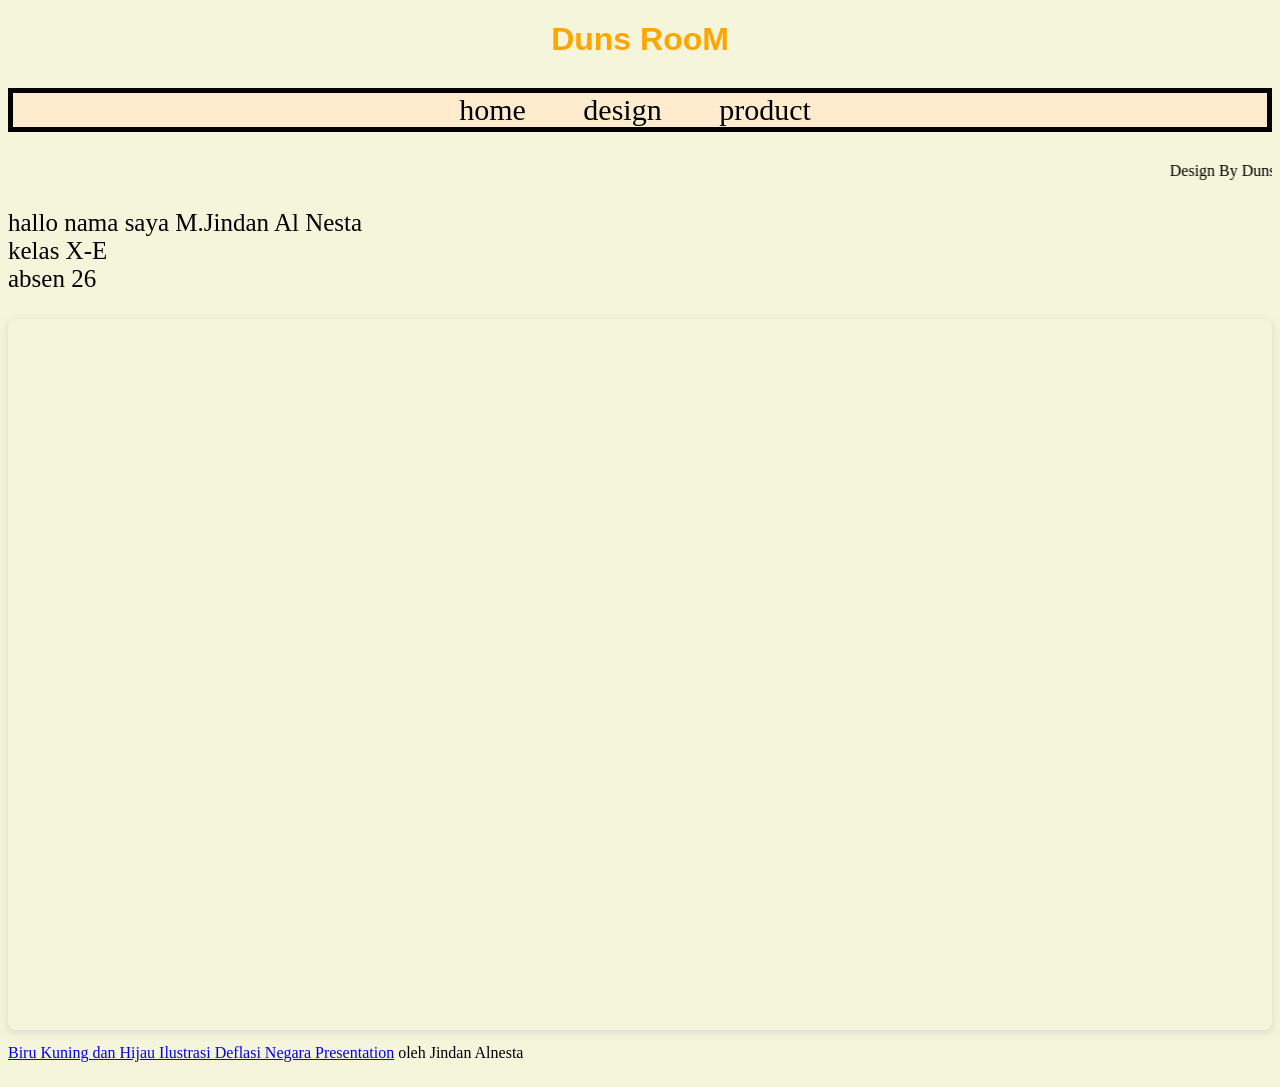
==== index.html @ 3c3b1b6a "Add files via upload" ====
<!doctype html>

<html>
    <head>
        <meta charset="utf-8">

        <title>Blank template</title>

        <!-- Load external CSS styles -->
        <link rel="stylesheet" href="styles.css">

    </head>

    <body>

        <h1>Duns RooM </h1>
        <ul>
            <li>home</li>
            <li>design</li>
            <li>product</li>
        </ul>
        <marquee>Design By Duns Gallagher </marquee>
        <p>hallo nama saya M.Jindan Al Nesta 
            <br>kelas X-E
             <br>absen 26
<div style="position: relative; width: 100%; height: 0; padding-top: 56.2500%;
 padding-bottom: 0; box-shadow: 0 2px 8px 0 rgba(63,69,81,0.16); margin-top: 1.6em; margin-bottom: 0.9em; overflow: hidden;
 border-radius: 8px; will-change: transform;">
  <iframe loading="lazy" style="position: absolute; width: 100%; height: 100%; top: 0; left: 0; border: none; padding: 0;margin: 0;"
    src="https://www.canva.com/design/DAHHG69h7SQ/ZSvgwhlyY2-Zmp_QURDZcg/view?embed" allowfullscreen="allowfullscreen" allow="fullscreen">
  </iframe>
</div>
<a href="https:&#x2F;&#x2F;www.canva.com&#x2F;design&#x2F;DAHHG69h7SQ&#x2F;ZSvgwhlyY2-Zmp_QURDZcg&#x2F;view?utm_content=DAHHG69h7SQ&amp;utm_campaign=designshare&amp;utm_medium=embeds&amp;utm_source=link" target="_blank" rel="noopener">Biru Kuning dan Hijau Ilustrasi Deflasi Negara Presentation</a> oleh Jindan Alnesta

        </p>
        <p>

        <!-- Load external JavaScript -->
        <script src="scripts.js"></script>
        
    </body>

</html>
---- styles.css ----
/* Place your CSS styles in this file */
body{background-color: beige;}
h1 {
    text-align: center;
    font-family: "Source Sans Pro", sans-serif;
    font-weight: bold;
    color: orange
}
ul{list-style-type:none;
text-align:center;
font-size: 30px;
border: 5px solid black;
background-color: blanchedalmond;
pedding:15px;
pedding-right:30px}

li{display:inline;
padding-right:50px;
}
p{
    color: black;
    font-size:  25px;
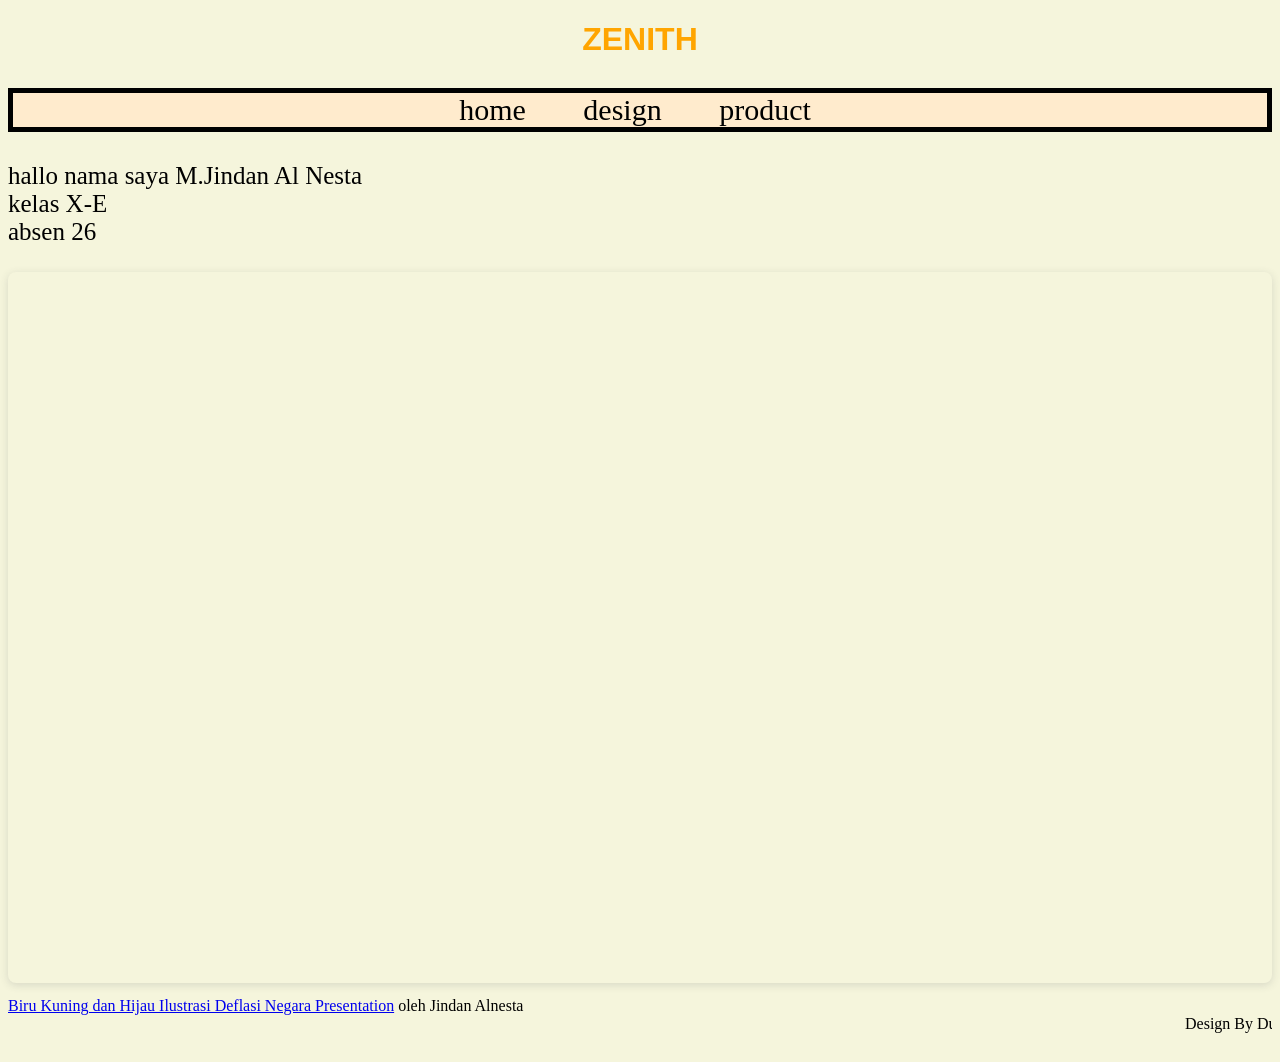
==== commit da39e082: "Add files via upload" ====
--- a/index.html
+++ b/index.html
@@ -13,13 +13,13 @@
 
     <body>
 
-        <h1>Duns RooM </h1>
+        <h1>ZENITH </h1>
         <ul>
             <li>home</li>
             <li>design</li>
             <li>product</li>
         </ul>
-        <marquee>Design By Duns Gallagher </marquee>
+      
         <p>hallo nama saya M.Jindan Al Nesta 
             <br>kelas X-E
              <br>absen 26
@@ -32,6 +32,7 @@
 </div>
 <a href="https:&#x2F;&#x2F;www.canva.com&#x2F;design&#x2F;DAHHG69h7SQ&#x2F;ZSvgwhlyY2-Zmp_QURDZcg&#x2F;view?utm_content=DAHHG69h7SQ&amp;utm_campaign=designshare&amp;utm_medium=embeds&amp;utm_source=link" target="_blank" rel="noopener">Biru Kuning dan Hijau Ilustrasi Deflasi Negara Presentation</a> oleh Jindan Alnesta
 
+<marquee>Design By Duns Gallagher </marquee>
         </p>
         <p>
 
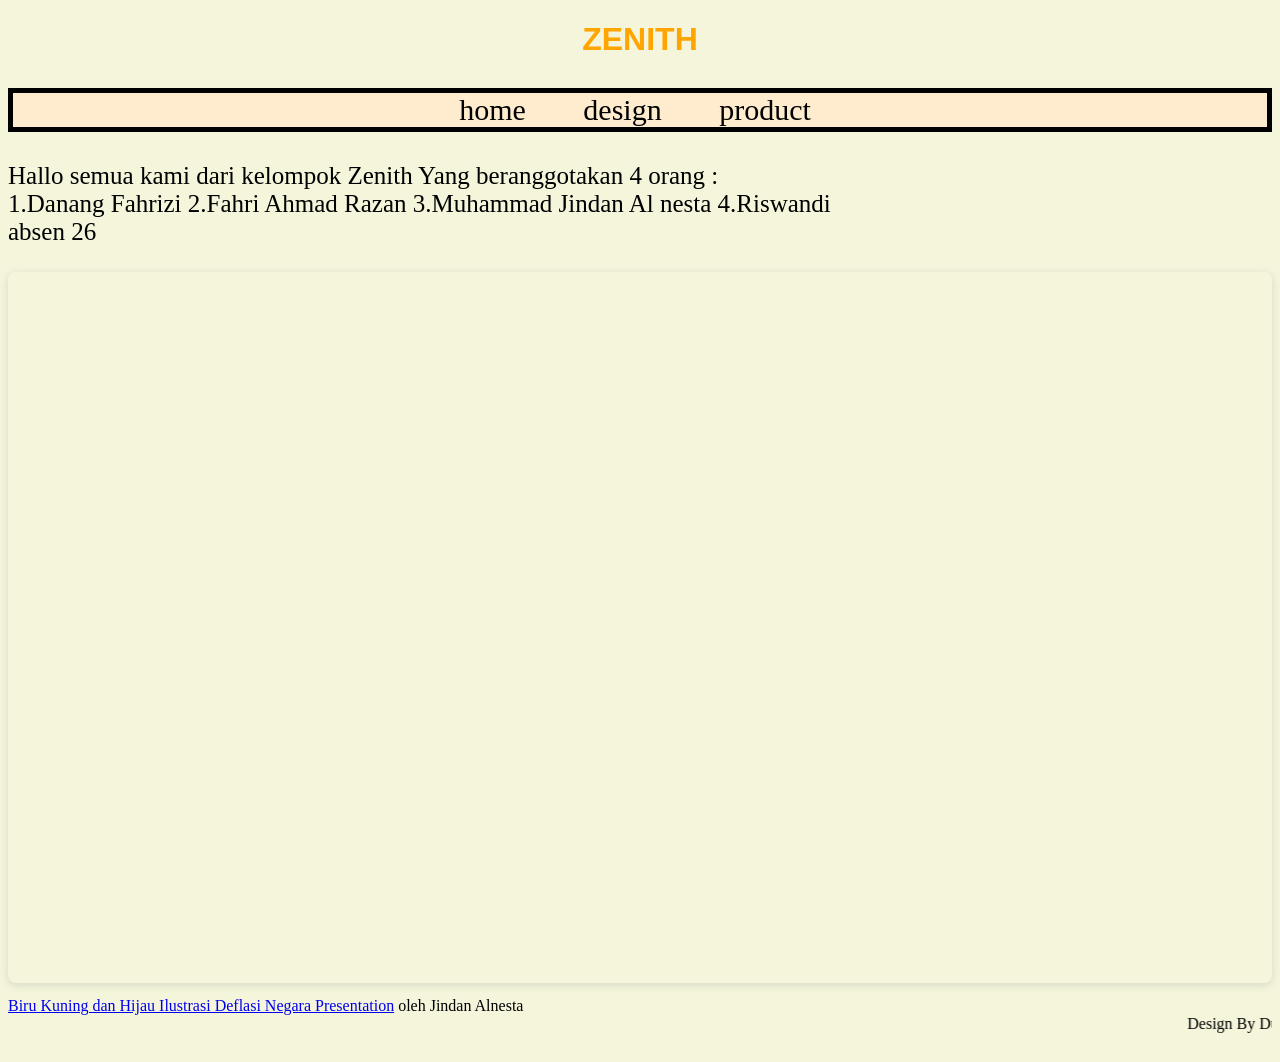
==== commit c2028330: "Add files via upload" ====
--- a/index.html
+++ b/index.html
@@ -20,8 +20,11 @@
             <li>product</li>
         </ul>
       
-        <p>hallo nama saya M.Jindan Al Nesta 
-            <br>kelas X-E
+        <p>Hallo semua kami dari kelompok Zenith Yang beranggotakan 4 orang :
+            <br>1.Danang Fahrizi 
+2.Fahri Ahmad Razan 
+3.Muhammad Jindan Al nesta 
+4.Riswandi 
              <br>absen 26
 <div style="position: relative; width: 100%; height: 0; padding-top: 56.2500%;
  padding-bottom: 0; box-shadow: 0 2px 8px 0 rgba(63,69,81,0.16); margin-top: 1.6em; margin-bottom: 0.9em; overflow: hidden;
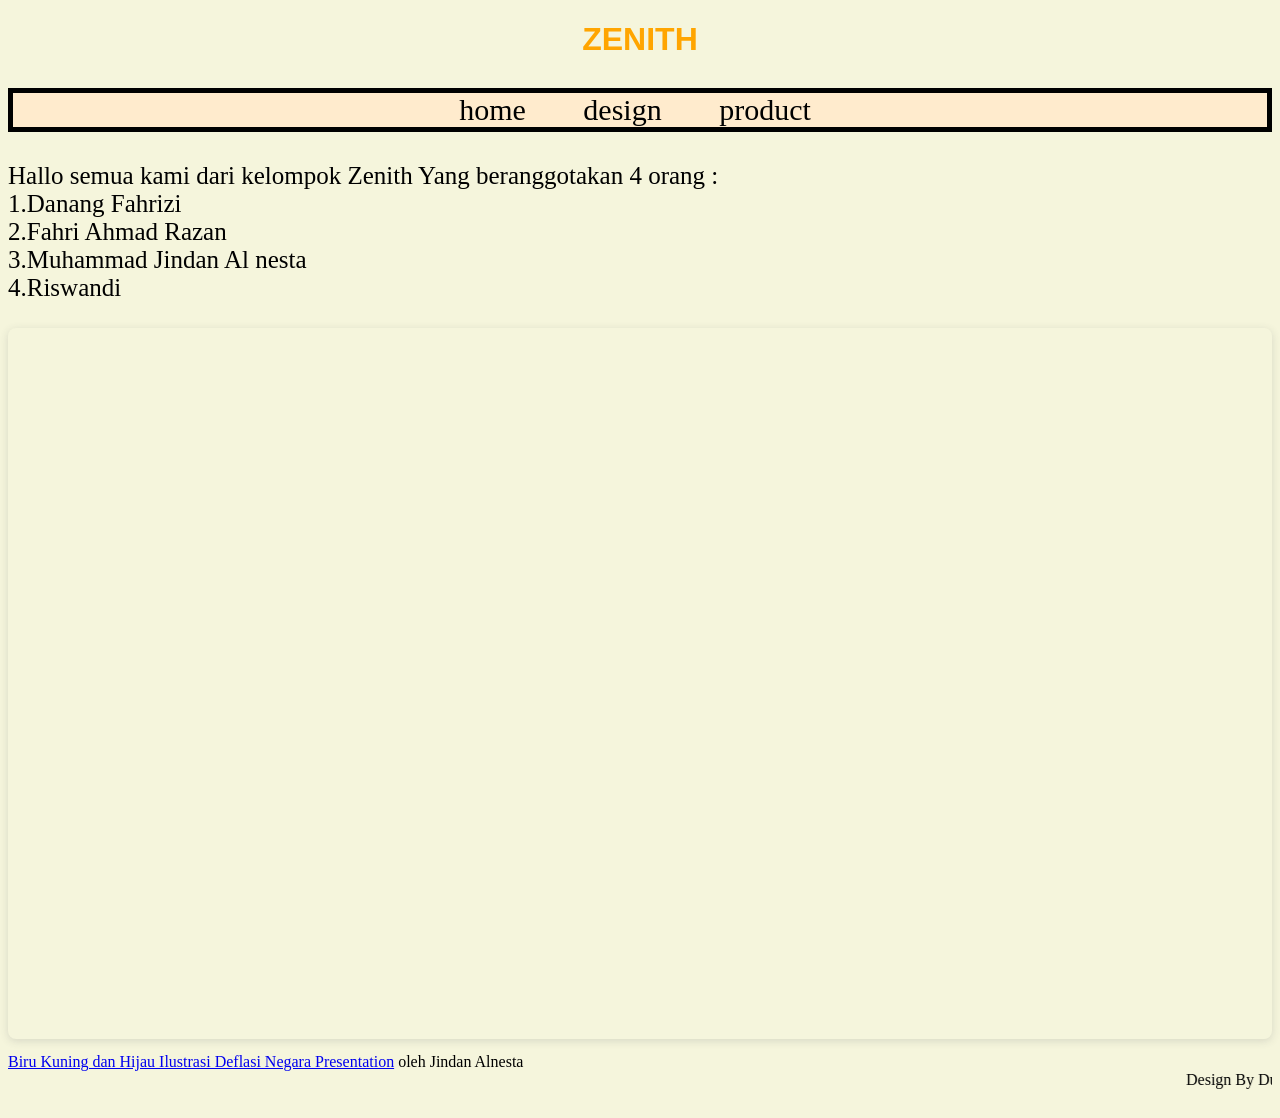
==== commit 1a808eac: "Add files via upload" ====
--- a/index.html
+++ b/index.html
@@ -22,10 +22,10 @@
       
         <p>Hallo semua kami dari kelompok Zenith Yang beranggotakan 4 orang :
             <br>1.Danang Fahrizi 
-2.Fahri Ahmad Razan 
-3.Muhammad Jindan Al nesta 
-4.Riswandi 
-             <br>absen 26
+            <br>2.Fahri Ahmad Razan 
+            <br>3.Muhammad Jindan Al nesta 
+            <br>4.Riswandi 
+
 <div style="position: relative; width: 100%; height: 0; padding-top: 56.2500%;
  padding-bottom: 0; box-shadow: 0 2px 8px 0 rgba(63,69,81,0.16); margin-top: 1.6em; margin-bottom: 0.9em; overflow: hidden;
  border-radius: 8px; will-change: transform;">
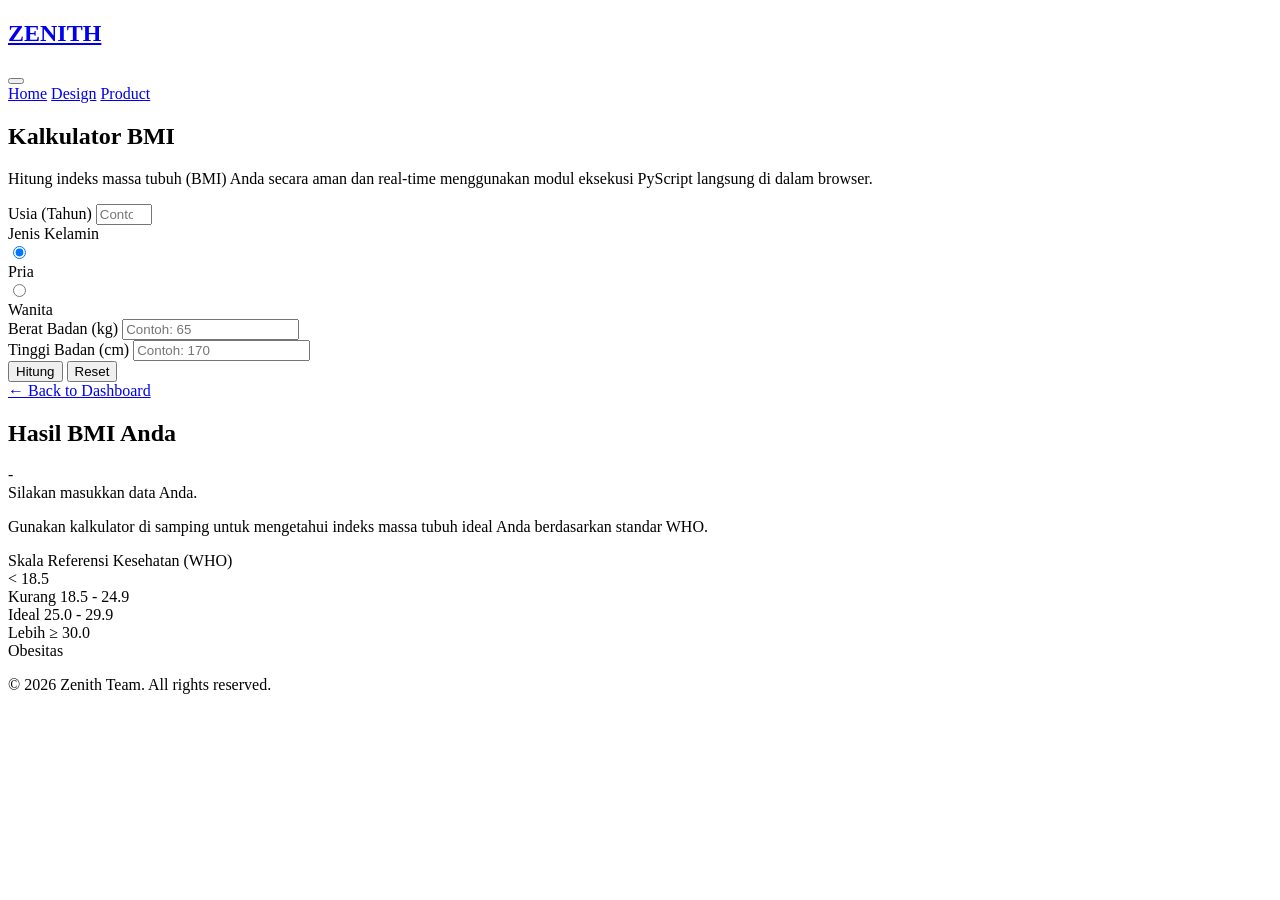
==== commit 83eaa26d: "Add files via upload" ====
--- a/index.html
+++ b/index.html
@@ -1,47 +1,149 @@
-<!doctype html>
+<!DOCTYPE html>
+<html lang="id">
+<head>
+    <meta charset="UTF-8">
+    <meta name="viewport" content="width=device-width, initial-scale=1.0">
+    <title>Zenith Website</title>
+    <link href="https://fonts.googleapis.com/css2?family=Poppins:wght@300;400;500;600&display=swap" rel="stylesheet">
+    
+    <link rel="stylesheet" href="https://pyscript.net/releases/2024.1.1/core.css" />
+    <link rel="stylesheet" href="css/index.css">
+    <script type="module" src="https://pyscript.net/releases/2024.1.1/core.js"></script>
+</head>
 
-<html>
-    <head>
-        <meta charset="utf-8">
+<body>
 
-        <title>Blank template</title>
+    <nav>
+        <a href="dashboard.html" class="brand-logo">
+            <h1>ZENITH</h1>
+        </a>
+        
+        <button class="menu-toggle" id="menuToggle" aria-label="Toggle navigation">
+            <span class="bar"></span>
+            <span class="bar"></span>
+            <span class="bar"></span>
+        </button>
 
-        <!-- Load external CSS styles -->
-        <link rel="stylesheet" href="styles.css">
+        <div class="nav-links" id="navLinks">
+            <a href="dashboard.html">Home</a>
+            <a href="design.html">Design</a>
+            <a href="index.html">Product</a>
+        </div>
+    </nav>
 
-    </head>
+    <main>
+        <div>
+            <section>
+                <h2>Kalkulator BMI</h2>
+                <p>Hitung indeks massa tubuh (BMI) Anda secara aman dan real-time menggunakan modul eksekusi PyScript langsung di dalam browser.</p>
+                <form onsubmit="return false;">
+                    
+                    <div class="form-row-parallel">
+                        <div class="form-group">
+                            <label for="input-usia">Usia (Tahun)</label>
+                            <input type="number" id="input-usia" placeholder="Contoh : 18" min="18" max="120">
+                        </div>
 
-    <body>
+                        <div class="form-group">
+                            <label>Jenis Kelamin</label>
+                            <div class="gender-card-group">
+                                <label class="gender-card-label">
+                                    <input type="radio" name="gender" id="gender-pria" value="pria" checked>
+                                    <div class="gender-card-custom">Pria</div>
+                                </label>
+                                <label class="gender-card-label">
+                                    <input type="radio" name="gender" id="gender-wanita" value="wanita">
+                                    <div class="gender-card-custom">Wanita</div>
+                                </label>
+                            </div>
+                        </div>
+                    </div>
+                    
+                    <div class="form-group">
+                        <label for="input-berat-badan">Berat Badan (kg)</label>
+                        <input type="number" id="input-berat-badan" placeholder="Contoh: 65" min="1">
+                    </div>
 
-        <h1>ZENITH </h1>
-        <ul>
-            <li>home</li>
-            <li>design</li>
-            <li>product</li>
-        </ul>
-      
-        <p>Hallo semua kami dari kelompok Zenith Yang beranggotakan 4 orang :
-            <br>1.Danang Fahrizi 
-            <br>2.Fahri Ahmad Razan 
-            <br>3.Muhammad Jindan Al nesta 
-            <br>4.Riswandi 
+                    <div class="form-group">
+                        <label for="input-tinggi-badan">Tinggi Badan (cm)</label>
+                        <input type="number" id="input-tinggi-badan" placeholder="Contoh: 170" min="1">
+                    </div>
 
-<div style="position: relative; width: 100%; height: 0; padding-top: 56.2500%;
- padding-bottom: 0; box-shadow: 0 2px 8px 0 rgba(63,69,81,0.16); margin-top: 1.6em; margin-bottom: 0.9em; overflow: hidden;
- border-radius: 8px; will-change: transform;">
-  <iframe loading="lazy" style="position: absolute; width: 100%; height: 100%; top: 0; left: 0; border: none; padding: 0;margin: 0;"
-    src="https://www.canva.com/design/DAHHG69h7SQ/ZSvgwhlyY2-Zmp_QURDZcg/view?embed" allowfullscreen="allowfullscreen" allow="fullscreen">
-  </iframe>
-</div>
-<a href="https:&#x2F;&#x2F;www.canva.com&#x2F;design&#x2F;DAHHG69h7SQ&#x2F;ZSvgwhlyY2-Zmp_QURDZcg&#x2F;view?utm_content=DAHHG69h7SQ&amp;utm_campaign=designshare&amp;utm_medium=embeds&amp;utm_source=link" target="_blank" rel="noopener">Biru Kuning dan Hijau Ilustrasi Deflasi Negara Presentation</a> oleh Jindan Alnesta
+                    <div class="btn-container">
+                        <button type="button" class="btn btn-primary" py-click="calculate_bmi">Hitung</button> 
+                        <button type="button" class="btn btn-secondary" py-click="reset_form">Reset</button> 
+                    </div>
 
-<marquee>Design By Duns Gallagher </marquee>
-        </p>
-        <p>
+                    <div class="navigation-container">
+                        <a href="dashboard.html" class="btn btn-outline-dashboard">&larr; Back to Dashboard</a>
+                    </div>
+                </form>
+            </section>
+        </div>
 
-        <!-- Load external JavaScript -->
-        <script src="scripts.js"></script>
+        <div>
+            <section>
+                <h2>Hasil BMI Anda</h2>
+                <div class="result-box" id="result-card">
+                    <div class="result-bmi" id="result-bmi">-</div>
+                    <div class="result-status" id="result-status">Silakan masukkan data Anda.</div>
+                </div>
+                <p id="result-desc">Gunakan kalkulator di samping untuk mengetahui indeks massa tubuh ideal Anda berdasarkan standar WHO.</p>
+                
+                <div class="who-scale">
+                    <div class="scale-title">Skala Referensi Kesehatan (WHO)</div>
+                    <div class="scale-bar">
+                        <div class="bar-segment bg-under"></div>
+                        <div class="bar-segment bg-ideal"></div>
+                        <div class="bar-segment bg-over"></div>
+                        <div class="bar-segment bg-obese"></div>
+                    </div>
+                    <div class="scale-labels">
+                        <span>&lt; 18.5<br>Kurang</span>
+                        <span>18.5 - 24.9<br>Ideal</span>
+                        <span>25.0 - 29.9<br>Lebih</span>
+                        <span>&ge; 30.0<br>Obesitas</span>
+                    </div>
+                </div>
+            </section>
+        </div>
+    </main>
+
+    <footer>
+        <p>&copy; 2026 Zenith Team. All rights reserved.</p>
+    </footer>
+
+    <script>
+        // --- 1. OTOMATIS DETEKSI HALAMAN AKTIF ---
+        const currentUrl = window.location.pathname;
+        const navLinksArray = document.querySelectorAll('nav .nav-links a');
         
-    </body>
+        navLinksArray.forEach(link => {
+            const hrefAttr = link.getAttribute('href');
+            if (currentUrl.endsWith(hrefAttr)) {
+                link.classList.add('active');
+            }
+        });
 
+        // --- 2. LOGIKA HAMBURGER MENU (MOBILE) ---
+        const menuToggle = document.getElementById("menuToggle");
+        const navLinks = document.getElementById("navLinks");
+
+        menuToggle.addEventListener("click", function(event) {
+            event.stopPropagation();
+            menuToggle.classList.toggle("active");
+            navLinks.classList.toggle("active");
+        });
+
+        // --- 3. KLIK DI LUAR UNTUK MENUTUP NAVBAR MOBILE ---
+        window.addEventListener("click", function(event) {
+            if (!navLinks.contains(event.target) && !menuToggle.contains(event.target)) {
+                menuToggle.classList.remove("active");
+                navLinks.classList.remove("active");
+            }
+        });
+    </script>
+
+    <script type="py" src="python/app.py"></script>
+</body>
 </html>
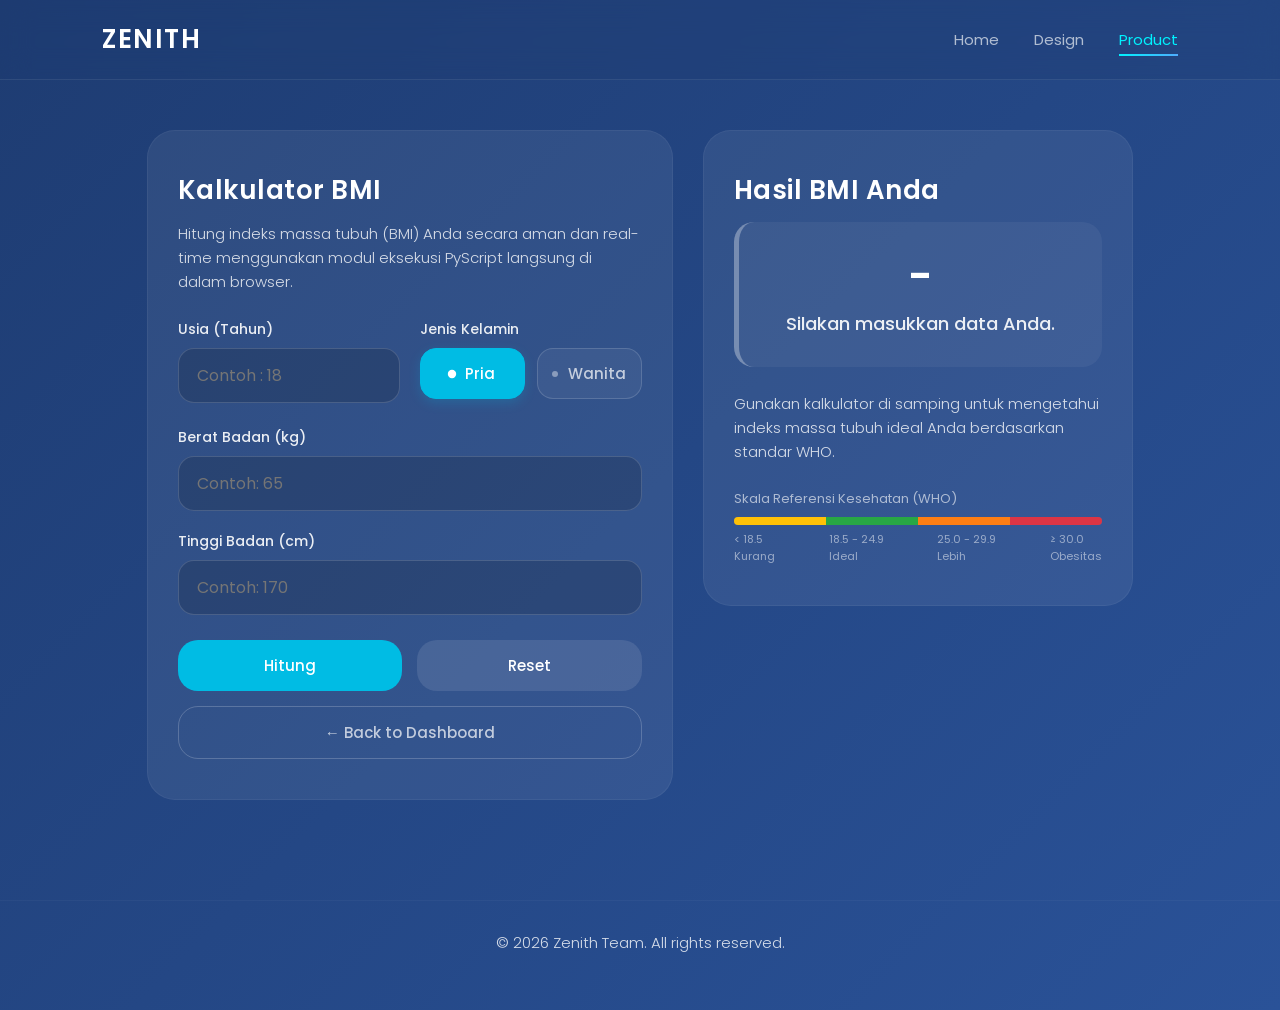
==== commit cbb03ded: "Update index.html" ====
--- a/index.html
+++ b/index.html
@@ -7,7 +7,7 @@
     <link href="https://fonts.googleapis.com/css2?family=Poppins:wght@300;400;500;600&display=swap" rel="stylesheet">
     
     <link rel="stylesheet" href="https://pyscript.net/releases/2024.1.1/core.css" />
-    <link rel="stylesheet" href="css/index.css">
+    <link rel="stylesheet" href="index.css">
     <script type="module" src="https://pyscript.net/releases/2024.1.1/core.js"></script>
 </head>
 
@@ -144,6 +144,6 @@
         });
     </script>
 
-    <script type="py" src="python/app.py"></script>
+    <script type="py" src="app.py"></script>
 </body>
-</html>+</html>
--- a/index.css
+++ b/index.css
@@ -0,0 +1,460 @@
+/* --- RESET & BASE STYLES --- */
+* {
+    margin: 0;
+    padding: 0;
+    box-sizing: border-box;
+    font-family: 'Poppins', sans-serif;
+}
+
+body {
+    background: linear-gradient(135deg, #1e3c72, #2a5298);
+    color: #ffffff;
+    min-height: 100vh;
+    display: flex;
+    flex-direction: column;
+    overflow-x: hidden;
+}
+
+/* --- MODERN NAVBAR WITH GLASSMORPHISM --- */
+nav {
+    display: flex;
+    justify-content: space-between;
+    align-items: center;
+    padding: 20px 8%;
+    position: fixed; /* Membuat navbar melayang tetap di atas */
+    top: 0;
+    left: 0;
+    width: 100%;
+    z-index: 1000;
+    background: rgba(30, 60, 114, 0.3); 
+    backdrop-filter: blur(15px);
+    -webkit-backdrop-filter: blur(15px);
+    border-bottom: 1px solid rgba(255, 255, 255, 0.08);
+    transition: all 0.4s ease;
+}
+
+nav .brand-logo {
+    text-decoration: none;
+    transition: opacity 0.2s ease;
+}
+
+nav .brand-logo:hover {
+    opacity: 0.85;
+}
+
+/* Logo Putih Solid Bersih */
+nav h1 {
+    font-weight: 600;
+    letter-spacing: 1.5px;
+    font-size: 26px;
+    color: #ffffff; 
+}
+
+nav .nav-links {
+    display: flex;
+    align-items: center;
+}
+
+nav .nav-links a {
+    margin-left: 35px;
+    text-decoration: none;
+    color: rgba(255, 255, 255, 0.65); /* Sedikit redup saat tidak aktif */
+    transition: color 0.3s ease;
+    font-size: 15px;
+    font-weight: 400;
+    position: relative;
+    padding: 5px 0;
+}
+
+/* Efek garis bawah animasi saat menu di-hover atau aktif */
+nav .nav-links a::after {
+    content: '';
+    position: absolute;
+    bottom: 0;
+    left: 0;
+    width: 0;
+    height: 2px;
+    background: linear-gradient(90deg, #00f2fe, #4facfe);
+    transition: width 0.3s ease;
+}
+
+nav .nav-links a:hover::after,
+nav .nav-links a.active::after {
+    width: 100%;
+}
+
+nav .nav-links a:hover,
+nav .nav-links a.active {
+    color: #00f2fe; /* Menyala biru cyan terang saat aktif */
+}
+
+/* Tombol Hamburger (Tersembunyi di Desktop) */
+.menu-toggle {
+    display: none;
+    flex-direction: column;
+    justify-content: space-between;
+    width: 24px;
+    height: 18px;
+    background: transparent;
+    border: none;
+    cursor: pointer;
+    z-index: 1001;
+}
+
+.menu-toggle .bar {
+    height: 2px;
+    width: 100%;
+    background-color: white;
+    border-radius: 5px;
+    transition: all 0.3s ease;
+}
+
+/* --- MAIN LAYOUT GRID --- */
+main {
+    flex: 1;
+    width: 100%;
+    max-width: 1140px;
+    margin: 100px auto 0 auto; /* Margin top agar tidak tertutup navbar fixed */
+    padding: 30px 6% 60px 6%;
+    display: grid;
+    grid-template-columns: 1.1fr 0.9fr;
+    gap: 30px;
+    align-items: start;
+}
+
+/* Container Section Flat Transparan Premium */
+section {
+    background: rgba(255, 255, 255, 0.07);
+    padding: 40px 30px;
+    border-radius: 28px;
+    border: 1px solid rgba(255, 255, 255, 0.05);
+    transition: background 0.2s ease;
+}
+
+section:hover {
+    background: rgba(255, 255, 255, 0.1);
+}
+
+h2 {
+    font-weight: 600;
+    margin-bottom: 12px;
+    color: #ffffff;
+    font-size: 26px;
+    letter-spacing: 0.5px;
+}
+
+p {
+    font-weight: 300;
+    line-height: 1.6;
+    margin-bottom: 25px;
+    color: rgba(255, 255, 255, 0.8);
+    font-size: 15px;
+}
+
+/* Form Controls */
+.form-row-parallel {
+    display: flex;
+    gap: 20px;
+}
+
+.form-group {
+    margin-bottom: 20px;
+    flex: 1;
+}
+
+.form-group label {
+    display: block;
+    margin-bottom: 8px;
+    font-size: 14px;
+    font-weight: 500;
+    color: rgba(255, 255, 255, 0.9);
+}
+
+/* Input Number Styling */
+input[type="number"] {
+    width: 100%;
+    padding: 14px 18px;
+    border-radius: 16px;
+    border: 1px solid rgba(255, 255, 255, 0.15);
+    background: rgba(0, 0, 0, 0.15);
+    color: white;
+    font-size: 16px;
+    outline: none;
+    transition: border-color 0.2s;
+}
+
+input[type="number"]:focus {
+    border-color: #00bce4;
+}
+
+/* Gender Selector Custom */
+.gender-card-group {
+    display: flex;
+    gap: 12px;
+}
+
+.gender-card-label {
+    flex: 1;
+    position: relative;
+    cursor: pointer;
+}
+
+.gender-card-label input[type="radio"] {
+    position: absolute;
+    opacity: 0;
+    width: 0;
+    height: 0;
+}
+
+.gender-card-custom {
+    display: flex;
+    align-items: center;
+    justify-content: center;
+    gap: 10px;
+    padding: 13px;
+    background: rgba(255, 255, 255, 0.05);
+    border: 1px solid rgba(255, 255, 255, 0.15);
+    border-radius: 16px;
+    font-size: 15px;
+    color: rgba(255, 255, 255, 0.7);
+    transition: all 0.2s ease;
+}
+
+.gender-card-label:hover .gender-card-custom {
+    background: rgba(255, 255, 255, 0.1);
+    border-color: rgba(255, 255, 255, 0.3);
+    color: #ffffff;
+}
+
+.gender-card-label input[type="radio"]:checked + .gender-card-custom {
+    background: #00bce4;
+    border-color: #00bce4;
+    color: #ffffff;
+    font-weight: 500;
+    box-shadow: 0 4px 12px rgba(0, 188, 228, 0.2);
+}
+
+.gender-card-custom::before {
+    content: '';
+    width: 6px;
+    height: 6px;
+    border-radius: 50%;
+    background: rgba(255, 255, 255, 0.4);
+    transition: transform 0.2s, background 0.2s;
+}
+
+.gender-card-label input[type="radio"]:checked + .gender-card-custom::before {
+    background: #ffffff;
+    transform: scale(1.4);
+}
+
+/* Buttons Styling */
+.btn-container {
+    display: flex;
+    gap: 15px;
+    margin-top: 25px;
+}
+
+.navigation-container {
+    margin-top: 15px;
+    display: flex;
+}
+
+.btn {
+    flex: 1;
+    padding: 14px 24px;
+    border: none;
+    border-radius: 20px;
+    font-weight: 500;
+    cursor: pointer;
+    transition: all 0.2s ease, transform 0.1s;
+    font-size: 15px;
+    display: inline-flex;
+    justify-content: center;
+    align-items: center;
+    text-decoration: none;
+}
+
+.btn:active {
+    transform: scale(0.98);
+}
+
+.btn-primary {
+    background: #00bce4;
+    color: white;
+}
+
+.btn-primary:hover {
+    background: #00a8cc;
+}
+
+.btn-secondary {
+    background: rgba(255, 255, 255, 0.1);
+    color: white;
+}
+
+.btn-secondary:hover {
+    background: rgba(255, 255, 255, 0.15);
+}
+
+.btn-outline-dashboard {
+    background: transparent;
+    color: rgba(255, 255, 255, 0.7);
+    border: 1px solid rgba(255, 255, 255, 0.2);
+}
+
+.btn-outline-dashboard:hover {
+    background: rgba(255, 255, 255, 0.05);
+    color: #ffffff;
+    border-color: rgba(255, 255, 255, 0.5);
+}
+
+/* Result Area */
+.result-box {
+    background: rgba(255, 255, 255, 0.05);
+    border-left: 5px solid rgba(255, 255, 255, 0.3);
+    padding: 30px 25px;
+    border-radius: 20px;
+    margin-bottom: 25px;
+    min-height: 125px;
+    display: flex;
+    flex-direction: column;
+    justify-content: center;
+    text-align: center;
+    transition: all 0.3s ease;
+}
+
+.result-bmi {
+    font-size: 42px;
+    font-weight: 600;
+    color: #ffffff;
+    line-height: 1.2;
+}
+
+.result-status {
+    font-size: 18px;
+    margin-top: 8px;
+    font-weight: 500;
+    color: rgba(255, 255, 255, 0.9);
+}
+
+/* Bar Status WHO */
+.who-scale {
+    margin-top: 25px;
+}
+.scale-title {
+    font-size: 13px;
+    color: rgba(255, 255, 255, 0.6);
+    margin-bottom: 8px;
+    font-weight: 400;
+}
+.scale-bar {
+    display: flex;
+    height: 8px;
+    border-radius: 4px;
+    overflow: hidden;
+    background: rgba(255, 255, 255, 0.1);
+    margin-bottom: 6px;
+}
+.bar-segment { flex: 1; }
+.bg-under { background: #ffc107; }
+.bg-ideal { background: #28a745; }
+.bg-over { background: #fd7e14; }
+.bg-obese { background: #dc3545; }
+
+.scale-labels {
+    display: flex;
+    justify-content: space-between;
+    font-size: 11px;
+    color: rgba(255, 255, 255, 0.5);
+}
+
+/* Footer */
+footer {
+    text-align: center;
+    padding: 30px 20px;
+    color: rgba(255, 255, 255, 0.4);
+    font-size: 13px;
+    border-top: 1px solid rgba(255, 255, 255, 0.03);
+    margin-top: 40px;
+}
+
+/* --- MEDIA QUERIES (RESPONSIVE) --- */
+@media(max-width: 900px) {
+    main {
+        grid-template-columns: 1fr;
+        gap: 25px;
+        margin-top: 80px;
+    }
+    section {
+        padding: 35px 25px;
+    }
+}
+
+@media(max-width: 768px) {
+    /* Konfigurasi Navbar di HP */
+    nav { 
+        padding: 15px 6%; 
+    }
+
+    .menu-toggle {
+        display: flex; /* Memunculkan Hamburger Menu di HP */
+    }
+
+    /* Animasi Hamburger Menjadi Simbol X */
+    .menu-toggle.active .bar:nth-child(1) {
+        transform: translateY(8px) rotate(45deg);
+    }
+    .menu-toggle.active .bar:nth-child(2) {
+        opacity: 0;
+    }
+    .menu-toggle.active .bar:nth-child(3) {
+        transform: translateY(-8px) rotate(-45deg);
+    }
+
+    /* Mengubah susunan menu horizontal menjadi Menu Slide-In Samping */
+    nav .nav-links {
+        position: fixed;
+        top: 0;
+        right: -100%; /* Sembunyi sebelum diklik */
+        flex-direction: column;
+        justify-content: center;
+        align-items: center;
+        width: 75%;
+        height: 100vh;
+        background: rgba(18, 38, 74, 0.96);
+        backdrop-filter: blur(25px);
+        -webkit-backdrop-filter: blur(25px);
+        gap: 35px;
+        transition: right 0.4s cubic-bezier(0.85, 0, 0.15, 1);
+        box-shadow: -10px 0 30px rgba(0,0,0,0.3);
+        padding: 0;
+    }
+
+    nav .nav-links.active {
+        right: 0;
+    }
+
+    nav .nav-links a {
+        margin-left: 0;
+        font-size: 20px;
+    }
+}
+
+@media(max-width: 600px) {
+    .form-row-parallel {
+        flex-direction: column;
+        gap: 0;
+    }
+    .gender-card-group {
+        flex-direction: column;
+        gap: 8px;
+    }
+    .btn-container {
+        flex-direction: column;
+        gap: 12px;
+    }
+    .navigation-container {
+        margin-top: 12px;
+    }
+}
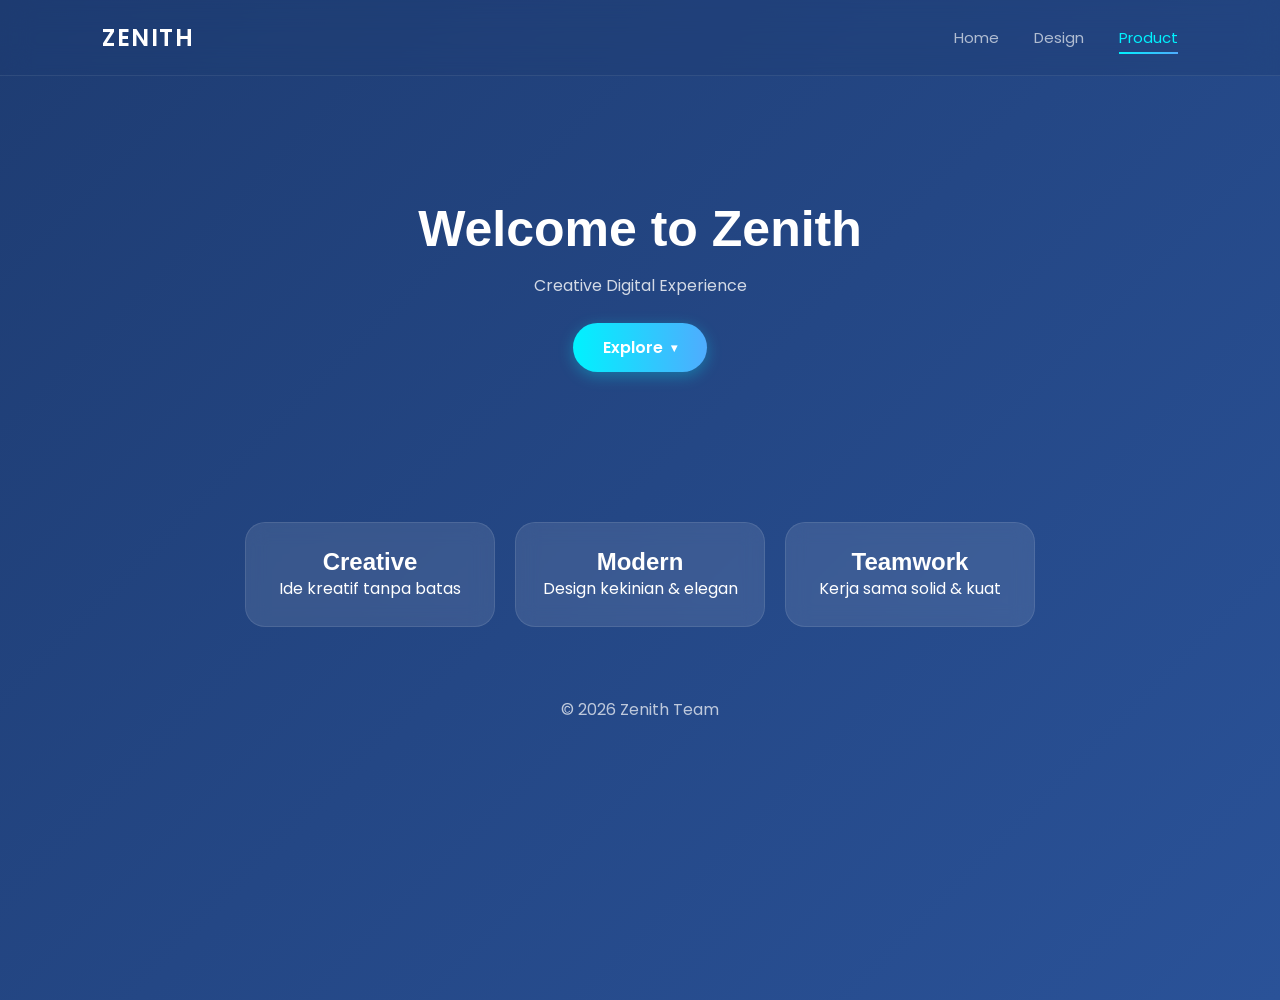
==== commit 4bf73974: "Update index.html" ====
--- a/index.html
+++ b/index.html
@@ -1,14 +1,13 @@
 <!DOCTYPE html>
 <html lang="id">
+
 <head>
     <meta charset="UTF-8">
     <meta name="viewport" content="width=device-width, initial-scale=1.0">
     <title>Zenith Website</title>
-    <link href="https://fonts.googleapis.com/css2?family=Poppins:wght@300;400;500;600&display=swap" rel="stylesheet">
-    
-    <link rel="stylesheet" href="https://pyscript.net/releases/2024.1.1/core.css" />
-    <link rel="stylesheet" href="index.css">
-    <script type="module" src="https://pyscript.net/releases/2024.1.1/core.js"></script>
+
+    <link href="https://fonts.googleapis.com/css2?family=Poppins:wght@300;400;600&display=swap" rel="stylesheet">
+    <link rel="stylesheet" href="dashboard.css">
 </head>
 
 <body>
@@ -31,101 +30,68 @@
         </div>
     </nav>
 
-    <main>
-        <div>
-            <section>
-                <h2>Kalkulator BMI</h2>
-                <p>Hitung indeks massa tubuh (BMI) Anda secara aman dan real-time menggunakan modul eksekusi PyScript langsung di dalam browser.</p>
-                <form onsubmit="return false;">
-                    
-                    <div class="form-row-parallel">
-                        <div class="form-group">
-                            <label for="input-usia">Usia (Tahun)</label>
-                            <input type="number" id="input-usia" placeholder="Contoh : 18" min="18" max="120">
-                        </div>
+    <section class="hero">
+        <h1>Welcome to Zenith</h1>
+        <p>Creative Digital Experience</p>
 
-                        <div class="form-group">
-                            <label>Jenis Kelamin</label>
-                            <div class="gender-card-group">
-                                <label class="gender-card-label">
-                                    <input type="radio" name="gender" id="gender-pria" value="pria" checked>
-                                    <div class="gender-card-custom">Pria</div>
-                                </label>
-                                <label class="gender-card-label">
-                                    <input type="radio" name="gender" id="gender-wanita" value="wanita">
-                                    <div class="gender-card-custom">Wanita</div>
-                                </label>
-                            </div>
-                        </div>
-                    </div>
-                    
-                    <div class="form-group">
-                        <label for="input-berat-badan">Berat Badan (kg)</label>
-                        <input type="number" id="input-berat-badan" placeholder="Contoh: 65" min="1">
-                    </div>
+        <div class="dropdown">
+            <button class="btn" id="dropBtn">
+                Explore <span class="arrow">&#9662;</span>
+            </button>
+            <div class="dropdown-content" id="myDropdown">
+                <a href="dashboard.html">Go to Dashboard</a>
+                <div class="dropdown-divider"></div>
+                <a href="index.html">Product</a>
+                <a href="design.html">Design</a>
+            </div>
+        </div>
+    </section>
 
-                    <div class="form-group">
-                        <label for="input-tinggi-badan">Tinggi Badan (cm)</label>
-                        <input type="number" id="input-tinggi-badan" placeholder="Contoh: 170" min="1">
-                    </div>
-
-                    <div class="btn-container">
-                        <button type="button" class="btn btn-primary" py-click="calculate_bmi">Hitung</button> 
-                        <button type="button" class="btn btn-secondary" py-click="reset_form">Reset</button> 
-                    </div>
-
-                    <div class="navigation-container">
-                        <a href="dashboard.html" class="btn btn-outline-dashboard">&larr; Back to Dashboard</a>
-                    </div>
-                </form>
-            </section>
+    <div class="container">
+        <div class="card">
+            <h2>Creative</h2>
+            <p>Ide kreatif tanpa batas</p>
         </div>
 
-        <div>
-            <section>
-                <h2>Hasil BMI Anda</h2>
-                <div class="result-box" id="result-card">
-                    <div class="result-bmi" id="result-bmi">-</div>
-                    <div class="result-status" id="result-status">Silakan masukkan data Anda.</div>
-                </div>
-                <p id="result-desc">Gunakan kalkulator di samping untuk mengetahui indeks massa tubuh ideal Anda berdasarkan standar WHO.</p>
-                
-                <div class="who-scale">
-                    <div class="scale-title">Skala Referensi Kesehatan (WHO)</div>
-                    <div class="scale-bar">
-                        <div class="bar-segment bg-under"></div>
-                        <div class="bar-segment bg-ideal"></div>
-                        <div class="bar-segment bg-over"></div>
-                        <div class="bar-segment bg-obese"></div>
-                    </div>
-                    <div class="scale-labels">
-                        <span>&lt; 18.5<br>Kurang</span>
-                        <span>18.5 - 24.9<br>Ideal</span>
-                        <span>25.0 - 29.9<br>Lebih</span>
-                        <span>&ge; 30.0<br>Obesitas</span>
-                    </div>
-                </div>
-            </section>
+        <div class="card">
+            <h2>Modern</h2>
+            <p>Design kekinian & elegan</p>
         </div>
-    </main>
+
+        <div class="card">
+            <h2>Teamwork</h2>
+            <p>Kerja sama solid & kuat</p>
+        </div>
+    </div>
 
     <footer>
-        <p>&copy; 2026 Zenith Team. All rights reserved.</p>
+        <p>&copy; 2026 Zenith Team</p>
     </footer>
 
     <script>
         // --- 1. OTOMATIS DETEKSI HALAMAN AKTIF ---
+        // Kode ini membaca URL browser dan otomatis menyalakan menu yang sesuai
         const currentUrl = window.location.pathname;
         const navLinksArray = document.querySelectorAll('nav .nav-links a');
         
         navLinksArray.forEach(link => {
             const hrefAttr = link.getAttribute('href');
-            if (currentUrl.endsWith(hrefAttr)) {
+            if (currentUrl.endsWith(hrefAttr) || (hrefAttr === 'dashboard.html' && currentUrl === '/')) {
                 link.classList.add('active');
             }
         });
 
-        // --- 2. LOGIKA HAMBURGER MENU (MOBILE) ---
+        // --- 2. LOGIKA DROPDOWN "EXPLORE" ---
+        const dropBtn = document.getElementById("dropBtn");
+        const myDropdown = document.getElementById("myDropdown");
+
+        dropBtn.addEventListener("click", function(event) {
+            event.stopPropagation();
+            myDropdown.classList.toggle("show");
+            dropBtn.classList.toggle("active");
+        });
+
+        // --- 3. LOGIKA HAMBURGER MENU (MOBILE) ---
         const menuToggle = document.getElementById("menuToggle");
         const navLinks = document.getElementById("navLinks");
 
@@ -135,8 +101,14 @@
             navLinks.classList.toggle("active");
         });
 
-        // --- 3. KLIK DI LUAR UNTUK MENUTUP NAVBAR MOBILE ---
+        // --- 4. KLIK DI LUAR UNTUK MENUTUP ELEMEN ---
         window.addEventListener("click", function(event) {
+            // Tutup Dropdown jika klik di luar area dropdown
+            if (!myDropdown.contains(event.target) && event.target !== dropBtn) {
+                myDropdown.classList.remove("show");
+                dropBtn.classList.remove("active");
+            }
+            // Tutup Hamburger Menu jika klik di luar area navbar
             if (!navLinks.contains(event.target) && !menuToggle.contains(event.target)) {
                 menuToggle.classList.remove("active");
                 navLinks.classList.remove("active");
@@ -144,6 +116,5 @@
         });
     </script>
 
-    <script type="py" src="app.py"></script>
 </body>
 </html>
--- a/dashboard.css
+++ b/dashboard.css
@@ -0,0 +1,302 @@
+/* --- RESET & BASE STYLES --- */
+* {
+    margin: 0;
+    padding: 0;
+    box-sizing: border-box;
+    font-family: 'Poppins', sans-serif;
+}
+
+body {
+    background: linear-gradient(135deg, #1e3c72, #2a5298);
+    color: white;
+    min-height: 100vh;
+}
+
+/* --- MODERN NAVBAR WITH GLASSMORPHISM --- */
+nav {
+    display: flex;
+    justify-content: space-between;
+    align-items: center;
+    padding: 20px 8%;
+    position: fixed; /* Membuat navbar melayang tetap di atas */
+    top: 0;
+    left: 0;
+    width: 100%;
+    z-index: 1000;
+    background: rgba(30, 60, 114, 0.3); 
+    backdrop-filter: blur(15px);
+    -webkit-backdrop-filter: blur(15px);
+    border-bottom: 1px solid rgba(255, 255, 255, 0.08);
+    transition: all 0.4s ease;
+}
+
+nav .brand-logo {
+    text-decoration: none;
+}
+
+/* Logo Putih Solid Bersih */
+nav h1 {
+    font-weight: 600;
+    letter-spacing: 1.5px;
+    color: #ffffff; 
+}
+
+nav .nav-links {
+    display: flex;
+    align-items: center;
+}
+
+nav .nav-links a {
+    margin-left: 35px;
+    text-decoration: none;
+    color: rgba(255, 255, 255, 0.65); /* Sedikit redup saat tidak aktif agar kontras bagus */
+    transition: color 0.3s ease;
+    font-size: 15px;
+    font-weight: 400;
+    position: relative;
+    padding: 5px 0;
+}
+
+/* Efek garis bawah animasi saat menu di-hover atau aktif */
+nav .nav-links a::after {
+    content: '';
+    position: absolute;
+    bottom: 0;
+    left: 0;
+    width: 0;
+    height: 2px;
+    background: linear-gradient(90deg, #00f2fe, #4facfe);
+    transition: width 0.3s ease;
+}
+
+nav .nav-links a:hover::after,
+nav .nav-links a.active::after {
+    width: 100%;
+}
+
+nav .nav-links a:hover,
+nav .nav-links a.active {
+    color: #00f2fe; /* Menyala biru cyan terang saat aktif */
+}
+
+/* Tombol Hamburger (Default Tersembunyi di Desktop) */
+.menu-toggle {
+    display: none;
+    flex-direction: column;
+    justify-content: space-between;
+    width: 24px;
+    height: 18px;
+    background: transparent;
+    border: none;
+    cursor: pointer;
+    z-index: 1001;
+}
+
+.menu-toggle .bar {
+    height: 2px;
+    width: 100%;
+    background-color: white;
+    border-radius: 5px;
+    transition: all 0.3s ease;
+}
+
+/* --- HERO SECTION --- */
+.hero {
+    margin-top: 100px; /* Jarak aman agar konten tidak tertutup navbar fixed */
+    text-align: center;
+    padding: 100px 20px;
+    animation: fadeIn 1.5s ease;
+}
+
+.hero h1 {
+    font-size: 50px;
+}
+
+.hero p {
+    margin: 15px 0 25px 0;
+    opacity: 0.8;
+}
+
+/* --- DROPDOWN DESIGN --- */
+.dropdown {
+    position: relative;
+    display: inline-block;
+}
+
+.btn {
+    padding: 12px 30px;
+    border: none;
+    border-radius: 25px;
+    background: linear-gradient(90deg, #00f2fe, #4facfe);
+    color: white;
+    font-weight: 600;
+    font-size: 16px;
+    cursor: pointer;
+    transition: 0.3s;
+    display: inline-flex;
+    align-items: center;
+    gap: 8px;
+    box-shadow: 0 4px 15px rgba(0, 242, 254, 0.3);
+}
+
+.btn:hover {
+    transform: scale(1.05);
+    box-shadow: 0 6px 20px rgba(0, 242, 254, 0.5);
+}
+
+.arrow {
+    font-size: 12px;
+    transition: transform 0.3s ease;
+}
+
+.btn.active .arrow {
+    transform: rotate(180deg);
+}
+
+.dropdown-content {
+    display: none;
+    position: absolute;
+    top: 125%;
+    left: 50%;
+    transform: translateX(-50%);
+    background: rgba(255, 255, 255, 0.08);
+    backdrop-filter: blur(15px);
+    -webkit-backdrop-filter: blur(15px);
+    min-width: 220px;
+    border: 1px solid rgba(255, 255, 255, 0.2);
+    border-radius: 18px;
+    box-shadow: 0 15px 30px rgba(0, 0, 0, 0.25);
+    z-index: 100;
+    overflow: hidden;
+    padding: 6px;
+    opacity: 0;
+    transition: opacity 0.3s ease, top 0.3s ease;
+}
+
+.dropdown-content.show {
+    display: block;
+    opacity: 1;
+    top: 115%;
+    animation: popUp 0.3s cubic-bezier(0.175, 0.885, 0.32, 1.275);
+}
+
+.dropdown-content a {
+    color: white;
+    padding: 12px 16px;
+    text-decoration: none;
+    display: block;
+    font-size: 14px;
+    text-align: left;
+    border-radius: 12px;
+    transition: 0.25s;
+    margin-left: 0;
+}
+
+.dropdown-content a:hover {
+    background: rgba(255, 255, 255, 0.15);
+    color: #00f2fe;
+    transform: translateX(4px);
+}
+
+.dropdown-divider {
+    height: 1px;
+    background: rgba(255, 255, 255, 0.1);
+    margin: 6px 8px;
+}
+
+/* --- CARDS CONTAINER --- */
+.container {
+    display: flex;
+    justify-content: center;
+    gap: 20px;
+    padding: 50px;
+    flex-wrap: wrap;
+}
+
+.card {
+    background: rgba(255, 255, 255, 0.1);
+    backdrop-filter: blur(10px);
+    -webkit-backdrop-filter: blur(10px);
+    border: 1px solid rgba(255, 255, 255, 0.1);
+    padding: 25px;
+    width: 250px;
+    border-radius: 20px;
+    text-align: center;
+    transition: 0.4s;
+}
+
+.card:hover {
+    transform: translateY(-10px) scale(1.05);
+    background: rgba(255, 255, 255, 0.2);
+    border-color: rgba(0, 242, 254, 0.3);
+}
+
+/* --- FOOTER --- */
+footer {
+    text-align: center;
+    padding: 20px;
+    opacity: 0.7;
+}
+
+/* --- ANIMATIONS --- */
+@keyframes fadeIn {
+    from { opacity: 0; transform: translateY(30px); }
+    to { opacity: 1; transform: translateY(0); }
+}
+
+@keyframes popUp {
+    from { opacity: 0; transform: translateX(-50%) scale(0.92); }
+    to { opacity: 1; transform: translateX(-50%) scale(1); }
+}
+
+/* --- MEDIA QUERIES (RESPONSIVE RESPONS HP) --- */
+@media(max-width: 768px) {
+    .hero h1 { font-size: 32px; }
+    
+    nav { 
+        padding: 15px 6%; 
+    }
+
+    .menu-toggle {
+        display: flex; /* Memunculkan Hamburger Menu di HP */
+    }
+
+    /* Animasi Hamburger Menjadi Simbol X */
+    .menu-toggle.active .bar:nth-child(1) {
+        transform: translateY(8px) rotate(45deg);
+    }
+    .menu-toggle.active .bar:nth-child(2) {
+        opacity: 0;
+    }
+    .menu-toggle.active .bar:nth-child(3) {
+        transform: translateY(-8px) rotate(-45deg);
+    }
+
+    /* Mengubah susunan menu horizontal menjadi Menu Slide-In Samping */
+    nav .nav-links {
+        position: fixed;
+        top: 0;
+        right: -100%; /* Sembunyi sebelum diklik */
+        flex-direction: column;
+        justify-content: center;
+        align-items: center;
+        width: 75%;
+        height: 100vh;
+        background: rgba(18, 38, 74, 0.96);
+        backdrop-filter: blur(25px);
+        -webkit-backdrop-filter: blur(25px);
+        gap: 35px;
+        transition: right 0.4s cubic-bezier(0.85, 0, 0.15, 1);
+        box-shadow: -10px 0 30px rgba(0,0,0,0.3);
+    }
+
+    /* Menampilkan menu panel saat aktif */
+    nav .nav-links.active {
+        right: 0;
+    }
+
+    nav .nav-links a {
+        margin-left: 0;
+        font-size: 20px;
+    }
+}
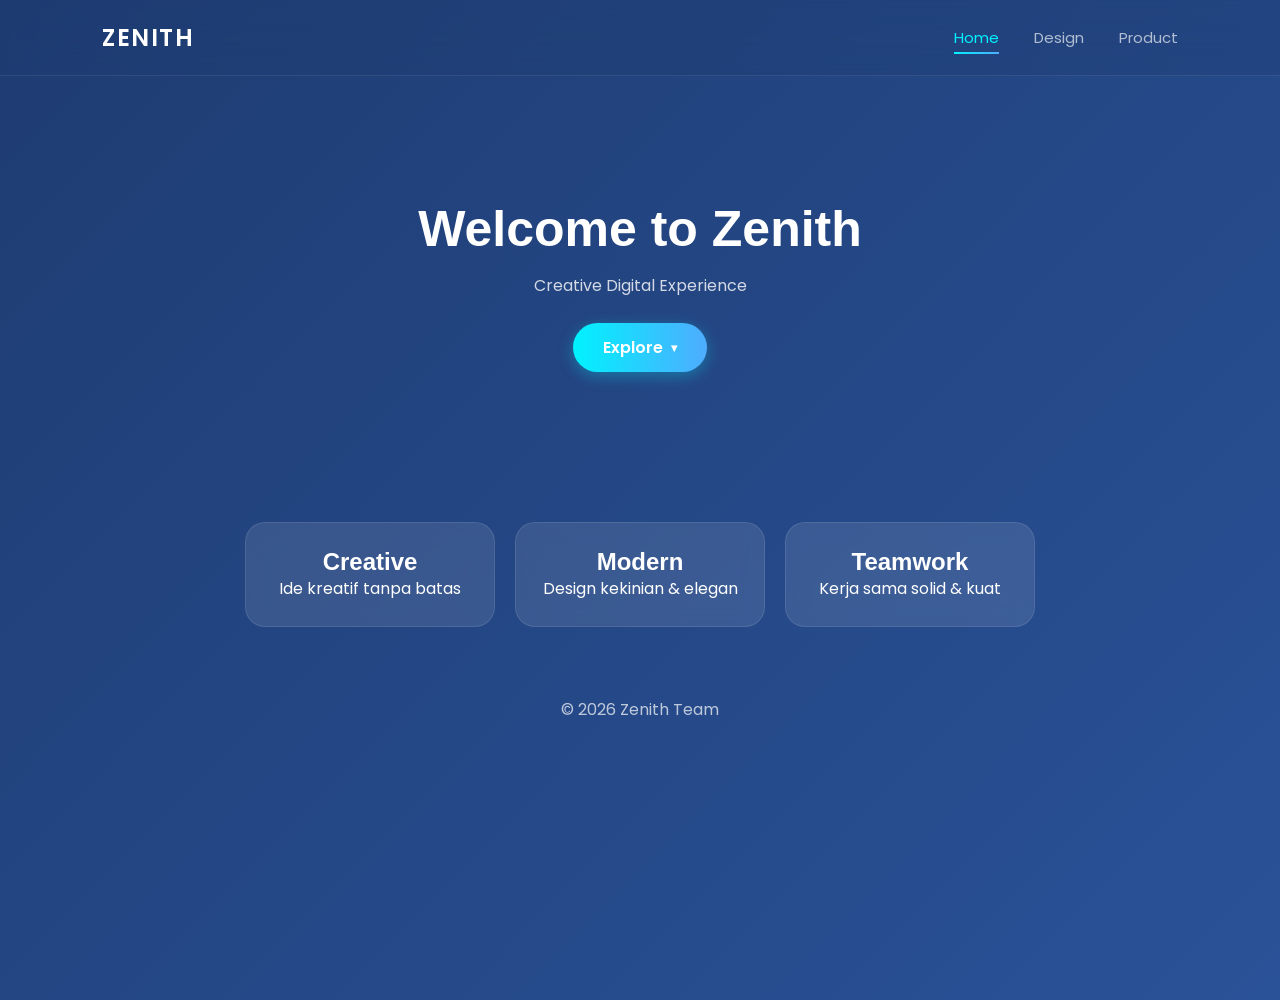
==== commit 35ae8a59: "Update index.html" ====
--- a/index.html
+++ b/index.html
@@ -13,7 +13,7 @@
 <body>
 
     <nav>
-        <a href="dashboard.html" class="brand-logo">
+        <a href="index.html" class="brand-logo">
             <h1>ZENITH</h1>
         </a>
         
@@ -24,9 +24,9 @@
         </button>
 
         <div class="nav-links" id="navLinks">
-            <a href="dashboard.html">Home</a>
+            <a href="index.html">Home</a>
             <a href="design.html">Design</a>
-            <a href="index.html">Product</a>
+            <a href="dashboard.html">Product</a>
         </div>
     </nav>
 
@@ -39,9 +39,9 @@
                 Explore <span class="arrow">&#9662;</span>
             </button>
             <div class="dropdown-content" id="myDropdown">
-                <a href="dashboard.html">Go to Dashboard</a>
+                <a href="index.html">Go to Dashboard</a>
                 <div class="dropdown-divider"></div>
-                <a href="index.html">Product</a>
+                <a href="dashboard.html">Product</a>
                 <a href="design.html">Design</a>
             </div>
         </div>
